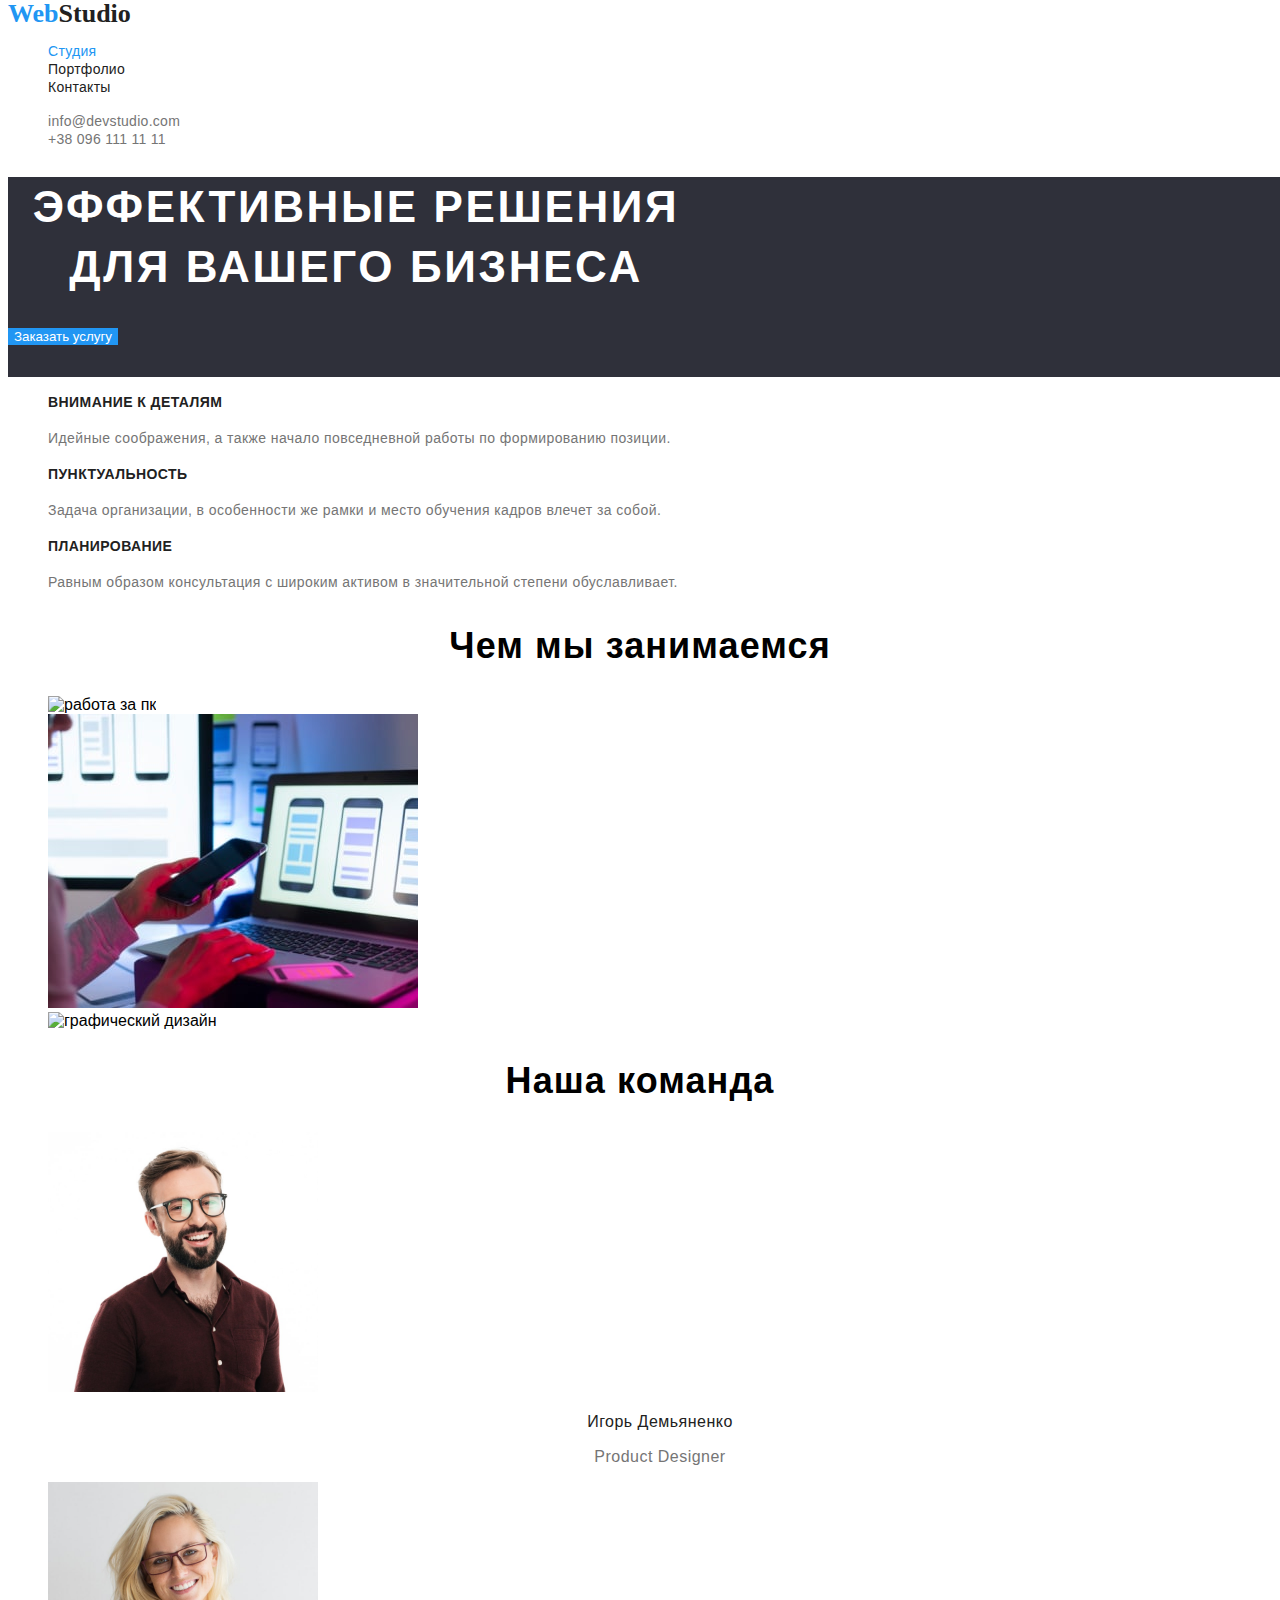
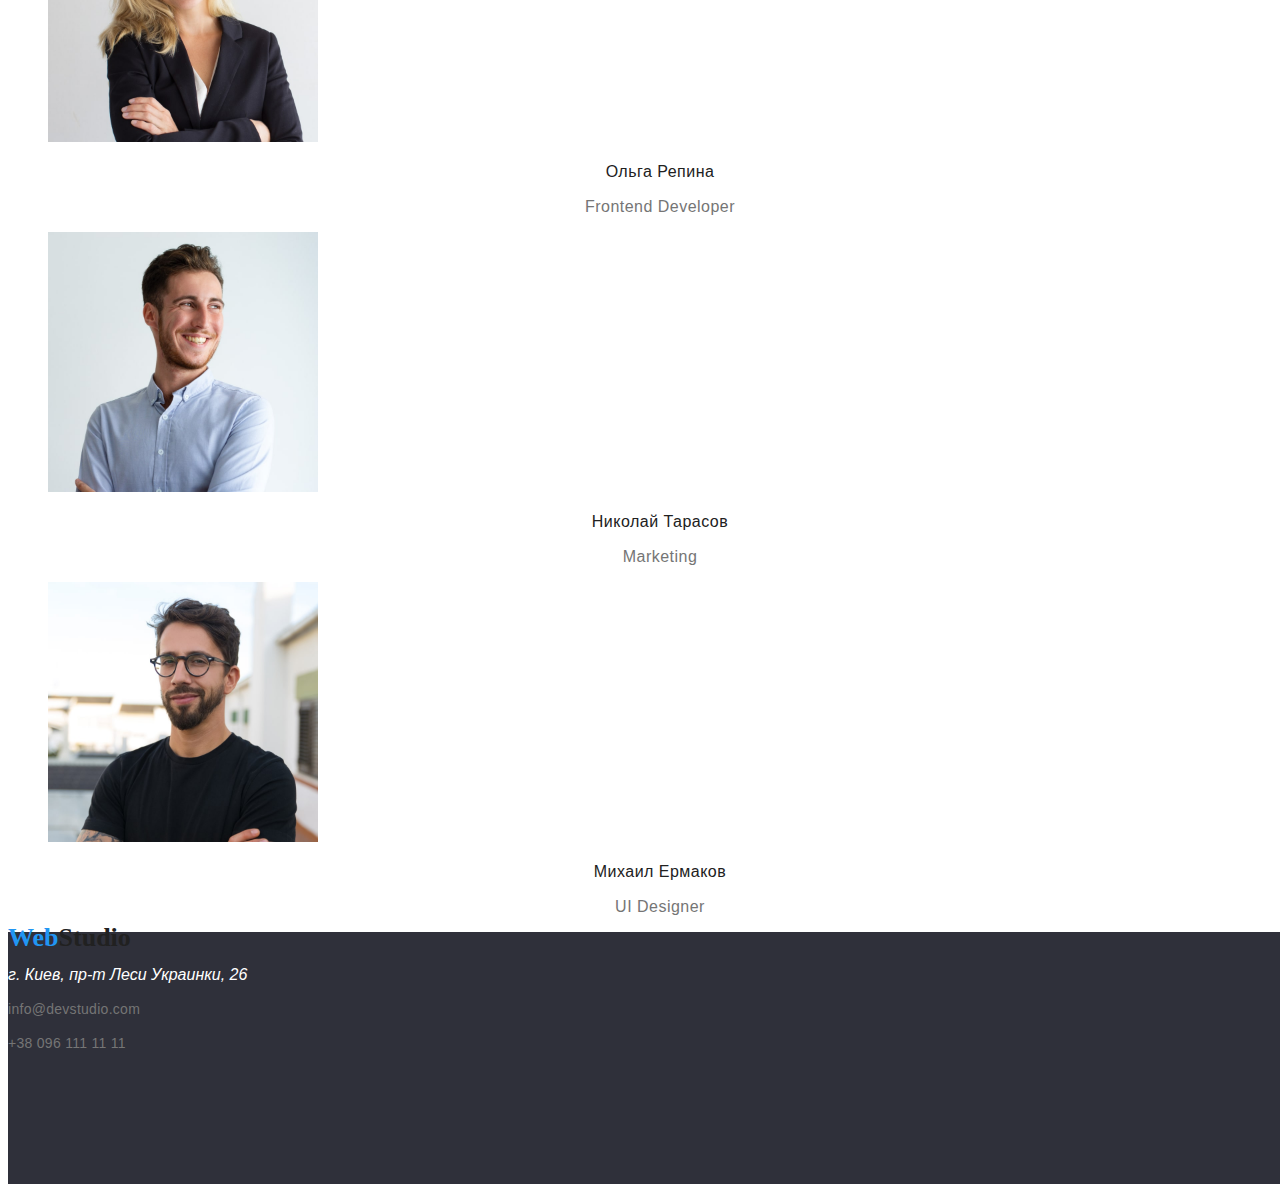
==== index.html @ bc8bc860 "Add files via upload" ====
<!DOCTYPE html>
<html lang="ru">
<head>
    <meta charset="UTF-8">
    <meta http-equiv="X-UA-Compatible" content="IE=edge">
    <meta name="viewport" content="width=device-width, initial-scale=1.0">
    <link rel="stylesheet" href="./css/style.css" />
    <title lang="en">WebStudio</title>
</head>    
<body>
    <!--хедер-->
    <header class="header">
        <nav>
            <a href="/" class="logo1 link">Web<span class="logo2 link">Studio</span></a>
            <ul class="header-list list">
                <li class="header-item">
                    <a class="header-link link current" href="./index.html">Студия</a>
                </li>
                <li class="header-item">
                    <a class="header-link link" href="./portfolio.html">Портфолио</a>
                </li>
                <li class="header-item">
                    <a class="header-link link" href="">Контакты</a>
                </li>
                </ul>
            </nav>
            <ul class="header-list list">
                <li class="header-item">
                    <a class="header-mail-link link" href="mailto:info@devstudio.com">info@devstudio.com</a>
                </li>
                <li class="header-item">
                    <a class="header-mail-link link" href="tel:+380961111111">+38 096 111 11 11</a>
                </li>
            </ul>
        
    </header>
    <main>  
        <!--шапка-->
        <section class="hero">
            <h1 class="hero-title">ЭФФЕКТИВНЫЕ РЕШЕНИЯ ДЛЯ ВАШЕГО БИЗНЕСА</h1>
            <button type="button" class="button">Заказать услугу</button>
        </section>
        <!--особенности-->
        <section class="peculiarity">
            <ul class="pecul-list list">
                <li class="pecul-item">
                    <h3 class="pecul-item-title">Внимание к деталям</h3>
                    <p class="pecul-item-text">Идейные соображения, а также начало повседневной работы по формированию позиции.</p>
                </li>
                <li class="pecul-item">
                    <h3 class="pecul-item-title">Пунктуальность</h3>
                    <p class="pecul-item-text">Задача организации, в особенности же рамки и место обучения кадров влечет за собой.</p>
                </li> 
                <li class="pecul-item">   
                    <h3 class="pecul-item-title">Планирование</h3>
                    <p class="pecul-item-text">Равным образом консультация с широким активом в значительной степени обуславливает.</p>
                </li>
            </ul>
        </section>
        <!--чем занимаемся-->
        <section class="work">
            <h2 class="secondary-title">Чем мы занимаемся</h2>  
            <ul class="work-list list">
                <li class="work-list-item"><img src="./images/box1.jpg" alt="работа за пк" width="370" height="294"></li>
                <li class="work-list-item"><img src="./images/img.jpg" alt="дизайн модулей" width="370" height="294"></li>
                <li class="work-list-item"><img src="./images/box3.jpg" alt="графический дизайн" width="370" height="294"></li>
            </ul>          
        </section>
        <!--наша команда-->
        <section class="team">
            <h2 class="secondary-title">Наша команда</h2>
            <ul class="team-list list">
                <li class="team-list-item">
                    <img class="team-list-item-img" src="./images/team/01.jpg" alt="Product Designer" width="270" height="260">
                    <h3 class="team-list-item-name">Игорь Демьяненко</h3>
                    <p class="team-list-item-prof" lang="en">Product Designer</p>
                </li>
                <li>
                    <img class="team-list-item-img" src="images/team/02.jpg" alt="Frontend Developer" width="270" height="260">
                    <h3 class="team-list-item-name">Ольга Репина</h3>
                    <p class="team-list-item-prof" lang="en">Frontend Developer</p>
                    
                </li>
                <li>
                    <img class="team-list-item-img" src="images/team/03.jpg" alt="marketing" width="270" height="260">
                    <h3 class="team-list-item-name">Николай Тарасов</h3>
                    <p class="team-list-item-prof" lang="en">Marketing</p>     
                </li>
                <li>
                    <img class="team-list-item-img" src="images/team/04.jpg" alt="UI" width="270" height="260">
                    <h3 class="team-list-item-name" lang="en">Михаил Ермаков</h3>
                    <p class="team-list-item-prof" lang="en">UI Designer</p>
                </li>
            </ul>
        </section>
        </main>
    <!--футер-->
    <footer class="contacts">        
    <nav>   
        <a href="/" class="logo1 link">Web<span class="logo2 link">Studio</span></a>
        <address class="contact address">
               <p class="address">г. Киев, пр-т Леси Украинки, 26</p>
        </address>

            <a class="header-mail-link link" href="mailto:info@devstudio.com">info@devstudio.com</a>
            <p><a class="header-mail-link link" href="tel:+380961111111">+38 096 111 11 11</a></p>
    </nav>         
    </footer>
</body>
</html>
---- css/style.css ----
:root {
  --primary-title-color: #ffffff;
  --secondary-title-color: #212121;
  --primary-text-color: #212121;
  --secondary-text-color: #757575;
  --heaader-text-color: #757575;
  --accent-color: #2196f3;
  --background-color: #2f303a;
}
body {
  font-family: 'Roboto', sans-serif;
}
.logo1 {
  font-family: Releway;
  font-weight: 700;
  font-size: 26px;
  line-height: 1.2px;
  color: var(--accent-color);
}
.logo2 {
  color: var(--secondary-title-color);
}

.header-link {
  font-weight: 500;
  font-size: 14px;
  line-height: 16px;
  letter-spacing: 0.02em;
  color: var(--primary-text-color);
}
.link {
  text-decoration: none;
}
.list {
  list-style: none;
}
.current {
  color: var(--accent-color);
}
.header-mail-link {
  font-weight: 500;
  font-size: 14px;
  line-height: 16px;
  letter-spacing: 0.02em;
  color: var(--heaader-text-color);
}
.header-mail-link:focus,
.header-mail-link:hover {
  color: var(--accent-color);
}

.header-link:hover,
.header-link:focus {
  color: var(--accent-color);
}

.hero {
  width: 1600px;
  height: 200px;
  left: 0px;
  top: 80px;
  background: var(--background-color);
}
.hero-title {
  width: 696px;
  height: 120px;
  left: 452px;
  top: 280px;
  font-weight: 900;
  font-size: 44px;
  line-height: 1.36;
  color: var(--primary-title-color);
  text-align: center;
  letter-spacing: 0.06em;
}

.button {
  color: var(--primary-title-color);
  background-color: var(--accent-color);
  border: 0;
}
.pecul-item-title {
  font-weight: 700;
  font-size: 14px;
  line-height: 1.42;
  letter-spacing: 0.03em;
  text-transform: uppercase;
  color: var(--secondary-title-color);
}
.pecul-item-text {
  font-size: 14px;
  line-height: 1.71;
  letter-spacing: 0.03em;
  color: var(--secondary-text-color);
}
.secondary-title {
  font-weight: 700;
  font-size: 36px;
  line-height: 1.16;
  text-align: center;
  letter-spacing: 0.03em;
}
.team-list-item-name {
  font-weight: 500;
  font-size: 16px;
  line-height: 1.19;
  text-align: center;
  letter-spacing: 0.03em;
  color: var(--primary-text-color);
}
.team-list-item-prof {
  font-weight: 400;
  font-size: 16px;
  line-height: 1.19;
  text-align: center;
  letter-spacing: 0.03em;
  color: var(--secondary-text-color);
}
.contacts {
  width: 1600px;
  height: 252px;
  left: 0px;
  top: 2097px;
  background-color: #2f303a;
}
.address {
  color: var(--primary-title-color);
}
.images-list-item-name {
  font-weight: 700;
  font-size: 18px;
  line-height: 2;
  letter-spacing: 0.06em;
  color: var(--secondary-title-color);
}
.images-list-item-about {
  font-weight: 400;
  font-size: 16px;
  line-height: 1.87;
  letter-spacing: 0.03em;
  color: var(--secondary-text-color);
}
.button-item:hover {
  color: var(--accent-color);
}
.hd1 {
  display: none;
}
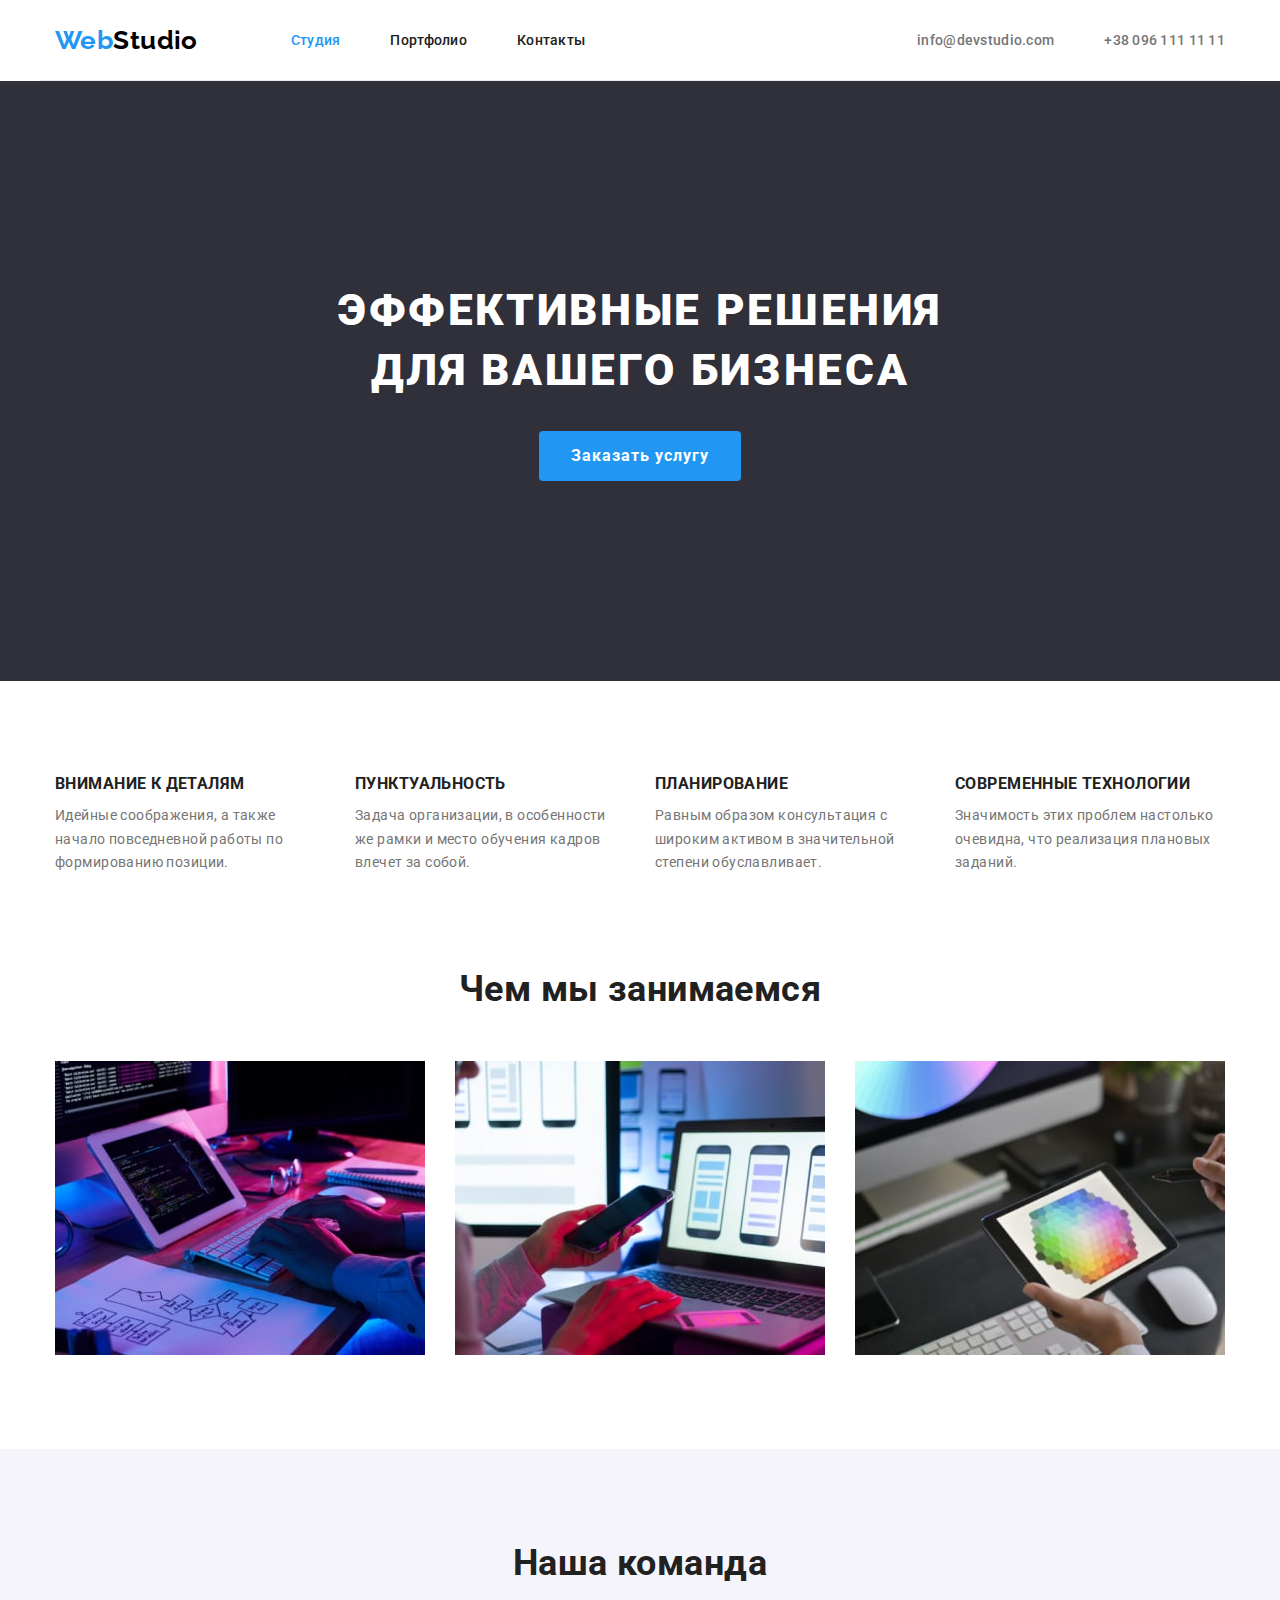
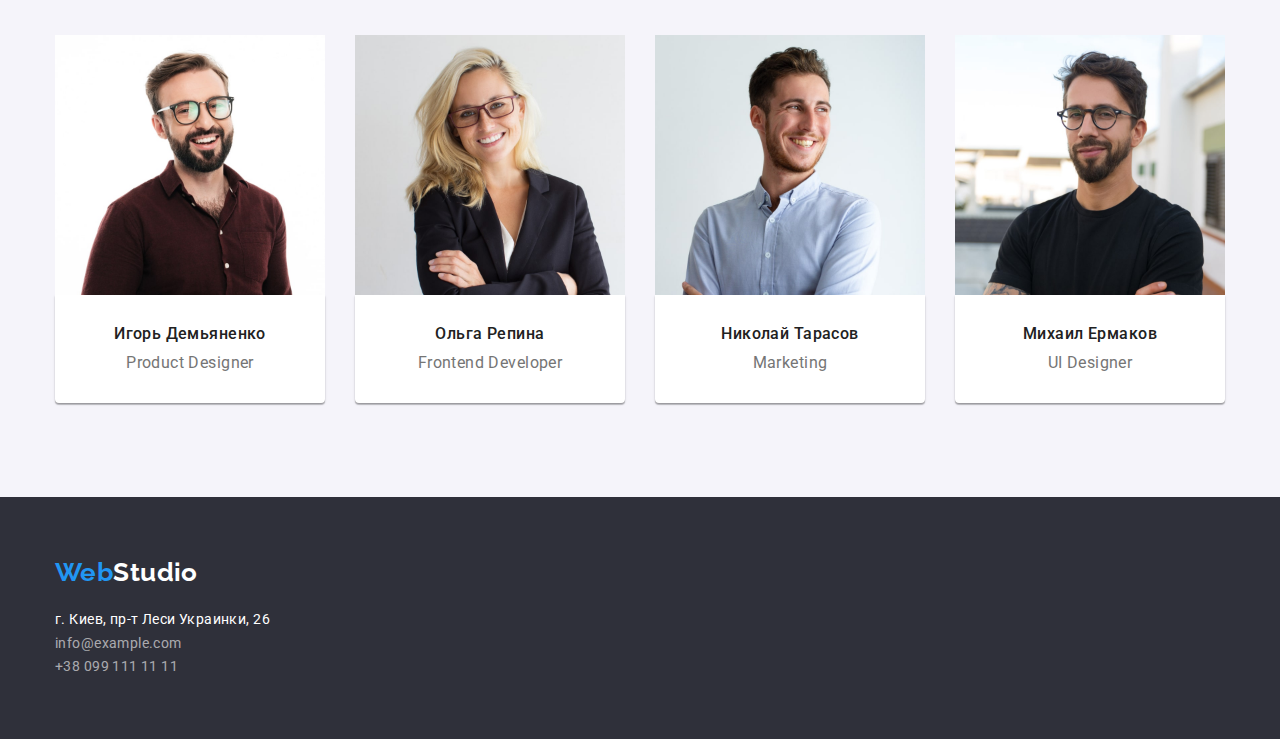
==== commit b105abd8: "Add files via upload" ====
--- a/index.html
+++ b/index.html
@@ -1,110 +1,139 @@
+
 <!DOCTYPE html>
 <html lang="ru">
 <head>
     <meta charset="UTF-8">
     <meta http-equiv="X-UA-Compatible" content="IE=edge">
     <meta name="viewport" content="width=device-width, initial-scale=1.0">
-    <link rel="stylesheet" href="./css/style.css" />
-    <title lang="en">WebStudio</title>
-</head>    
+    <title>WebStudio</title>
+    <link rel="preconnect" href="https://fonts.googleapis.com"> 
+    <link rel="preconnect" href="https://fonts.gstatic.com" crossorigin> 
+    <link href="https://fonts.googleapis.com/css2?family=Raleway:wght@700&family=Roboto:wght@400;500;700;900&display=swap" 
+        rel="stylesheet">
+    <link rel="stylesheet" href="https://cdnjs.cloudflare.com/ajax/libs/modern-normalize/1.1.0/modern-normalize.min.css">
+    <link rel="stylesheet" href="./css/styles.css">
+</head>
 <body>
-    <!--хедер-->
     <header class="header">
-        <nav>
-            <a href="/" class="logo1 link">Web<span class="logo2 link">Studio</span></a>
-            <ul class="header-list list">
+        <div class="container header-navigation">
+            <a href="./index.html" class="header-logo link">Web<span class="logo-accent">Studio</span></a>
+            <nav>
+                <ul class="header-list list">
                 <li class="header-item">
-                    <a class="header-link link current" href="./index.html">Студия</a>
+                    <a href="./index.html" class="header-link link current">Студия</a>
                 </li>
-                <li class="header-item">
-                    <a class="header-link link" href="./portfolio.html">Портфолио</a>
+                <li class="header-item" >
+                    <a href="./portfolio.html" class="header-link link ">Портфолио</a>
                 </li>
-                <li class="header-item">
-                    <a class="header-link link" href="">Контакты</a>
+                <li class="header-item" >
+                    <a href="" class="header-link link">Контакты</a>
                 </li>
                 </ul>
             </nav>
-            <ul class="header-list list">
-                <li class="header-item">
-                    <a class="header-mail-link link" href="mailto:info@devstudio.com">info@devstudio.com</a>
-                </li>
-                <li class="header-item">
-                    <a class="header-mail-link link" href="tel:+380961111111">+38 096 111 11 11</a>
-                </li>
-            </ul>
-        
+            <ul class="header-contacts-list list">
+                <li class="header-contacts-item "><a class="header-contacts-link link" href="mailto:info@devstudio.com">info@devstudio.com</a></li>
+                <li class="header-contacts-item "><a class="header-contacts-link link" href="tel:+380961111111">+38 096 111 11 11</a></li>
+            </ul>  
+        </div>  
     </header>
-    <main>  
-        <!--шапка-->
+    <main>
+        <!--hero-->
         <section class="hero">
-            <h1 class="hero-title">ЭФФЕКТИВНЫЕ РЕШЕНИЯ ДЛЯ ВАШЕГО БИЗНЕСА</h1>
-            <button type="button" class="button">Заказать услугу</button>
+            <h1 class="hero-title">Эффективные решения для вашего бизнеса</h1>
+            <button class="hero-btn btn"type="button">Заказать услугу</button>
         </section>
-        <!--особенности-->
-        <section class="peculiarity">
-            <ul class="pecul-list list">
-                <li class="pecul-item">
-                    <h3 class="pecul-item-title">Внимание к деталям</h3>
-                    <p class="pecul-item-text">Идейные соображения, а также начало повседневной работы по формированию позиции.</p>
-                </li>
-                <li class="pecul-item">
-                    <h3 class="pecul-item-title">Пунктуальность</h3>
-                    <p class="pecul-item-text">Задача организации, в особенности же рамки и место обучения кадров влечет за собой.</p>
-                </li> 
-                <li class="pecul-item">   
-                    <h3 class="pecul-item-title">Планирование</h3>
-                    <p class="pecul-item-text">Равным образом консультация с широким активом в значительной степени обуславливает.</p>
-                </li>
-            </ul>
+       <!--преимущества-->
+        <section class="advantage section">
+            <div class="container">
+                <h2 class="advantage-title" hidden>Преимущества</h2>
+                <ul class="advantage-list list">
+                 <li class="advantage-item"><h3 class="advantage-theme">Внимание к деталям</h3>
+                     <p class="advantage-text">Идейные соображения, 
+                    а также начало повседневной работы 
+                    по формированию позиции.</p>
+                 </li>
+                 <li class="advantage-item"><h3 class="advantage-theme">Пунктуальность</h3>
+                    <p class="advantage-text">Задача организации, 
+                    в особенности же рамки и место 
+                    обучения кадров влечет за собой.</p>
+                 </li>
+                 <li class="advantage-item"><h3 class="advantage-theme">Планирование</h3>
+                     <p class="advantage-text">Равным образом консультация 
+                    с широким активом в значительной 
+                    степени обуславливает.</p>
+                 </li>
+                 <li class="advantage-item"><h3 class="advantage-theme">Современные технологии</h3>
+                     <p class="advantage-text">Значимость этих проблем настолько 
+                    очевидна, что реализация 
+                    плановых заданий.</p>
+                    </li>
+                </ul>
+            </div>
         </section>
-        <!--чем занимаемся-->
-        <section class="work">
-            <h2 class="secondary-title">Чем мы занимаемся</h2>  
-            <ul class="work-list list">
-                <li class="work-list-item"><img src="./images/box1.jpg" alt="работа за пк" width="370" height="294"></li>
-                <li class="work-list-item"><img src="./images/img.jpg" alt="дизайн модулей" width="370" height="294"></li>
-                <li class="work-list-item"><img src="./images/box3.jpg" alt="графический дизайн" width="370" height="294"></li>
-            </ul>          
+        <!--галерея-->
+        <section class="gallery section">
+            <div class="container">
+                <h2 class="gallery-title">Чем мы занимаемся</h2>
+                <ul class="gallery-list list">
+                    <li class="gallery-item"><img src="./images/box1.jpg" alt="програмист пишет код" width="370"/></li>
+                    <li class="gallery-item"><img src="./images/box2.jpg" alt="дизайнер делает макет" width="370"/></li>
+                    <li class="gallery-item"><img src="./images/box3.jpg" alt="дизайнер подбирает цвет" width="370"/></li>
+                </ul>
+            </div>
         </section>
-        <!--наша команда-->
-        <section class="team">
-            <h2 class="secondary-title">Наша команда</h2>
-            <ul class="team-list list">
-                <li class="team-list-item">
-                    <img class="team-list-item-img" src="./images/team/01.jpg" alt="Product Designer" width="270" height="260">
-                    <h3 class="team-list-item-name">Игорь Демьяненко</h3>
-                    <p class="team-list-item-prof" lang="en">Product Designer</p>
-                </li>
-                <li>
-                    <img class="team-list-item-img" src="images/team/02.jpg" alt="Frontend Developer" width="270" height="260">
-                    <h3 class="team-list-item-name">Ольга Репина</h3>
-                    <p class="team-list-item-prof" lang="en">Frontend Developer</p>
-                    
-                </li>
-                <li>
-                    <img class="team-list-item-img" src="images/team/03.jpg" alt="marketing" width="270" height="260">
-                    <h3 class="team-list-item-name">Николай Тарасов</h3>
-                    <p class="team-list-item-prof" lang="en">Marketing</p>     
-                </li>
-                <li>
-                    <img class="team-list-item-img" src="images/team/04.jpg" alt="UI" width="270" height="260">
-                    <h3 class="team-list-item-name" lang="en">Михаил Ермаков</h3>
-                    <p class="team-list-item-prof" lang="en">UI Designer</p>
-                </li>
-            </ul>
+        <!--команда-->
+        <section class="team section">
+            <div class="container">
+                <h2 class="team-title">Наша команда</h2>
+                <ul class="team-list list">
+
+                    <li class="team-item">
+                        <img src="./images/01.jpg" alt="Игорь Демьяненко" width="270"/>
+                        <div class="team-card-contant">
+                            <h3 class="team-item-name">Игорь Демьяненко</h3>
+                            <p class="team-item-text" lang="en">Product Designer</p>
+                        </div>
+                    </li>
+
+                    <li class="team-item">
+                        <img src="./images/02.jpg" alt="Ольга Репина" width="270"/>
+                        <div class="team-card-contant">
+                            <h3 class="team-item-name">Ольга Репина</h3>
+                            <p class="team-item-text" lang="en">Frontend Developer</p>
+                        </div>
+                    </li>
+
+                    <li class="team-item">
+                        <img src="./images/03.jpg" alt="Николай Тарасов" width="270"/>
+                        <div class="team-card-contant">
+                            <h3 class="team-item-name">Николай Тарасов</h3>
+                            <p class="team-item-text" lang="en">Marketing</p>
+                        </div>
+                    </li>
+
+                    <li class="team-item">
+                        <img src="./images/04.jpg" alt="Михаил Ермаков" width="270"/>
+                        <div class="team-card-contant">
+                            <h3 class="team-item-name">Михаил Ермаков</h3>
+                            <p class="team-item-text" lang="en">UI Designer</p>
+                        </div>
+                    </li>
+
+                </ul>
+            </div>
         </section>
-        </main>
-    <!--футер-->
-    <footer class="contacts">        
-    <nav>   
-        <a href="/" class="logo1 link">Web<span class="logo2 link">Studio</span></a>
-        <address class="contact address">
-               <p class="address">г. Киев, пр-т Леси Украинки, 26</p>
-        </address>
-
-            <a class="header-mail-link link" href="mailto:info@devstudio.com">info@devstudio.com</a>
-            <p><a class="header-mail-link link" href="tel:+380961111111">+38 096 111 11 11</a></p>
-    </nav>         
+    </main>
+    <footer class="footer">
+        <div class="container">
+            <a class="footer-logo link" href="/">Web<span class="footer-logo-text">Studio</span></a>
+            <address class="footer-adress">
+                <ul class="footer-adress-list list">
+                    <li class="footer-adress-item"><a class="footer-adress-link footer-adress-main link" href="">г. Киев, пр-т Леси Украинки, 26 </a></li>
+                    <li class="footer-adress-item"><a class="footer-adress-link link" href="mailto:info@example.com">info@example.com</a></li>
+                    <li class="footer-adress-item"><a class="footer-adress-link link" href="tel:+380991111111">+38 099 111 11 11</a></li>
+                </ul>
+            </address>
+        </div>
     </footer>
 </body>
 </html>--- a/css/styles.css
+++ b/css/styles.css
@@ -0,0 +1,348 @@
+:root {
+  --primary-title-color: #ffffff;
+  --secondary-title-color: #212121;
+  --primary-text-color: #212121;
+  --secondary-text-color: #757575;
+  --accent-color: #2196f3;
+  --background-accent-color: #f5f4fa;
+  --background-secondary-color: #2f303a;
+  --background-main-color: #ffffff;
+  --btm-primary-color: #f5f4fa;
+}
+p,
+h1,
+h2,
+h3,
+h4,
+h5,
+h6 {
+  margin: 0;
+}
+ul {
+  margin: 0;
+  padding-left: 0;
+}
+img {
+  display: block;
+  max-width: 100%;
+  height: auto;
+}
+body {
+  background-color: var(--background-main-color);
+  font-family: 'Roboto', sans-serif;
+  letter-spacing: 0.03em;
+  font-weight: 400;
+  font-style: normal;
+  font-size: 14px;
+}
+
+.link {
+  text-decoration: none;
+}
+
+.list {
+  list-style: none;
+}
+
+.container {
+  width: 1200px;
+  margin: 0 auto;
+  padding-left: 15px;
+  padding-right: 15px;
+}
+
+.btn {
+  font-family: 'Roboto', sans-serif;
+  font-size: 16px;
+  line-height: 1.87;
+  text-align: center;
+  letter-spacing: 0.06em;
+  cursor: pointer;
+  border: 0;
+  border-radius: 4px;
+}
+
+.section {
+  padding-top: 94px;
+  padding-bottom: 94px;
+}
+
+/*--------header----------------*/
+.header-navigation {
+  display: flex;
+  align-items: center;
+
+  border-bottom: 1px solid #ececec;
+}
+.header-logo {
+  font-family: Raleway;
+  font-size: 26px;
+  font-weight: 700;
+  line-height: 1.19;
+  color: var(--accent-color);
+  margin-right: 93px;
+}
+
+.logo-accent {
+  color: #000000;
+}
+.header-item .current {
+  color: var(--accent-color);
+}
+.header-list {
+  display: flex;
+}
+.header-item:not(:last-child) {
+  margin-right: 50px;
+}
+.header-item {
+  padding: 32px 0;
+}
+.header-link {
+  color: var(--primary-text-color);
+  font-weight: 500;
+  line-height: 1.17;
+  letter-spacing: 0.02em;
+}
+
+.header-link:hover,
+.header-link:focus {
+  color: var(--accent-color);
+}
+.header-contacts-list {
+  display: flex;
+  margin-left: auto;
+}
+.header-contacts-item:not(:last-child) {
+  margin-right: 50px;
+}
+.header-contacts-link {
+  font-weight: 500;
+  line-height: 1.14;
+  letter-spacing: 0.02em;
+  color: var(--secondary-text-color);
+}
+
+.header-contacts-link:hover,
+.header-contacts-link:focus {
+  color: var(--accent-color);
+}
+
+/*------------hero-------------*/
+.hero {
+  background-color: var(--background-secondary-color);
+  text-align: center;
+}
+.hero-title {
+  font-family: Roboto;
+  font-size: 44px;
+  font-weight: 900;
+  line-height: 1.36;
+  letter-spacing: 0.06em;
+  text-transform: uppercase;
+  color: var(--primary-title-color);
+
+  margin: 0 auto;
+  max-width: 696px;
+  margin-bottom: 30px;
+  padding-top: 200px;
+}
+
+.hero-btn {
+  color: var(--primary-title-color);
+  font-weight: 700;
+  padding: 10px 32px;
+  background-color: var(--accent-color);
+
+  display: inline-block;
+  align-items: center;
+  text-align: center;
+  margin: 0 auto;
+  margin-bottom: 200px;
+}
+.hero-btn:hover,
+.hero-btn:focus {
+  background-color: #188ce8;
+}
+
+/*--------------преимущества-----------*/
+.advantage-list {
+  display: flex;
+  flex-wrap: wrap;
+  justify-content: center;
+  margin-left: -30px;
+}
+.advantage-item {
+  margin-left: 30px;
+  flex-basis: calc((100% - 120px) / 4);
+}
+.advantage-theme {
+  font-weight: 700;
+  line-height: 1.14;
+  text-transform: uppercase;
+  color: var(--primary-text-color);
+  margin-bottom: 10px;
+}
+.advantage-text {
+  line-height: 1.71;
+  color: var(--secondary-text-color);
+}
+
+/*--------------галерея-----------*/
+.gallery {
+  padding-top: 0;
+}
+.gallery-title {
+  font-weight: 700;
+  font-size: 36px;
+  line-height: 1.16;
+  text-align: center;
+  color: var(--secondary-title-color);
+  margin-bottom: 50px;
+}
+.gallery-list {
+  display: flex;
+  flex-wrap: wrap;
+  justify-content: center;
+  margin-left: -30px;
+}
+
+.gallery-item {
+  margin-left: 30px;
+  /*width: 370px;*/
+  flex-basis: calc((100% - 90px) / 3);
+}
+/*--------------команда-----------*/
+.team {
+  background-color: var(--background-accent-color);
+}
+.team-title {
+  font-weight: 700;
+  font-size: 36px;
+  line-height: 1.16;
+  text-align: center;
+  color: var(--secondary-title-color);
+  margin-bottom: 50px;
+}
+.team-list {
+  display: flex;
+  justify-content: center;
+  margin-left: -30px;
+}
+.team-item {
+  margin-left: 30px;
+  /*width: 270px;*/
+  flex-basis: calc(100% / 4 - 30px);
+}
+.team-card-contant {
+  padding: 30px 58px;
+  background-color: var(--background-main-color);
+  box-shadow: 0px 1px 3px rgba(0, 0, 0, 0.12), 0px 1px 1px rgba(0, 0, 0, 0.14),
+    0px 2px 1px rgba(0, 0, 0, 0.2);
+  border-radius: 0px 0px 4px 4px;
+}
+.team-item-name {
+  font-weight: 500;
+  font-size: 16px;
+  line-height: 1.18;
+  text-align: center;
+  color: var(--secondary-title-color);
+  background-color: var(--background-main-color);
+
+  margin-bottom: 10px;
+}
+.team-item-text {
+  font-size: 16px;
+  line-height: 1.18;
+  text-align: center;
+  color: var(--secondary-text-color);
+  background-color: var(--background-main-color);
+}
+
+/*--------------портфолио-----------*/
+.portfolio-options-list {
+  display: flex;
+  align-items: center;
+  justify-content: center;
+}
+.portfolio-btn {
+  font-weight: 500;
+  background-color: var(--btm-primary-color);
+  line-height: 1.62;
+  padding: 6px 22px;
+  margin-bottom: 50px;
+}
+
+.portfolio-options-item:not(:last-child) {
+  margin-right: 8px;
+}
+
+.portfolio-btn:hover,
+.portfolio-btn:focus,
+.portfolio-currunt-btn {
+  color: #ffffff;
+  background-color: var(--accent-color);
+}
+.portfolio-product-list {
+  display: flex;
+  flex-wrap: wrap;
+  justify-content: center;
+  margin-left: -30px;
+  margin-top: -30px;
+}
+.portfolio-product-item {
+  margin-left: 30px;
+  margin-top: 30px;
+  flex-basis: calc(100% / 3 - 30px);
+}
+.product-content {
+  padding: 20px 24px;
+  border: 1px solid #eeeeee;
+}
+.portfolio-name {
+  font-weight: 700;
+  font-size: 18px;
+  line-height: 2;
+  letter-spacing: 0.06em;
+  color: var(--primary-text-color);
+
+  margin-top: 20px;
+}
+.portfolio-text {
+  font-size: 16px;
+  line-height: 1.87;
+  color: var(--secondary-text-color);
+}
+
+/*--------------footer-----------*/
+.footer {
+  background-color: var(--background-secondary-color);
+  padding-top: 60px;
+  padding-bottom: 60px;
+}
+.footer-logo {
+  font-family: Raleway;
+  font-size: 26px;
+  font-weight: 700;
+  line-height: 1.19;
+  color: var(--accent-color);
+}
+.footer-logo-text {
+  color: var(--primary-title-color);
+}
+.footer-adress {
+  margin-top: 20px;
+}
+.footer-adress-link {
+  font-style: normal;
+  line-height: 1.71;
+  color: #ffffff99;
+}
+.footer-adress-main {
+  color: var(--primary-title-color);
+}
+
+.footer-adress-link:hover,
+.footer-adress-link:focus {
+  color: var(--accent-color);
+}
